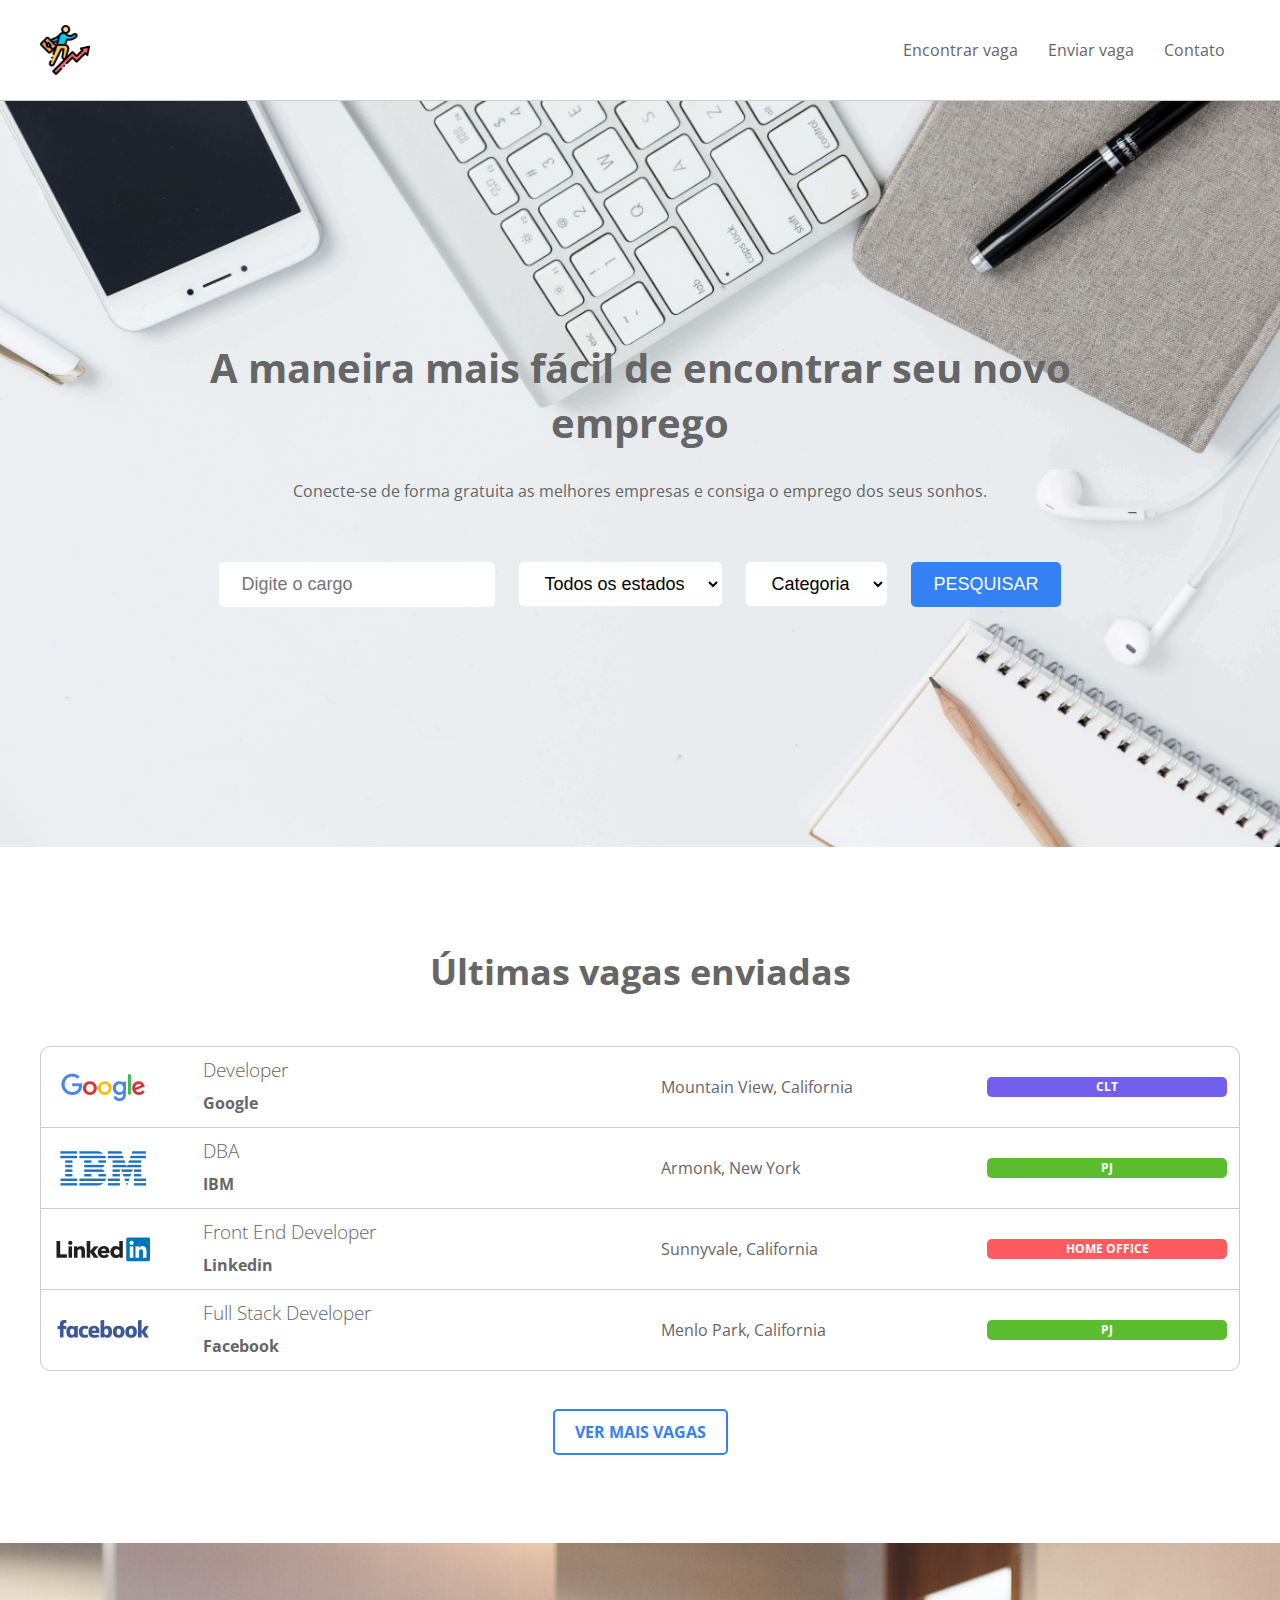
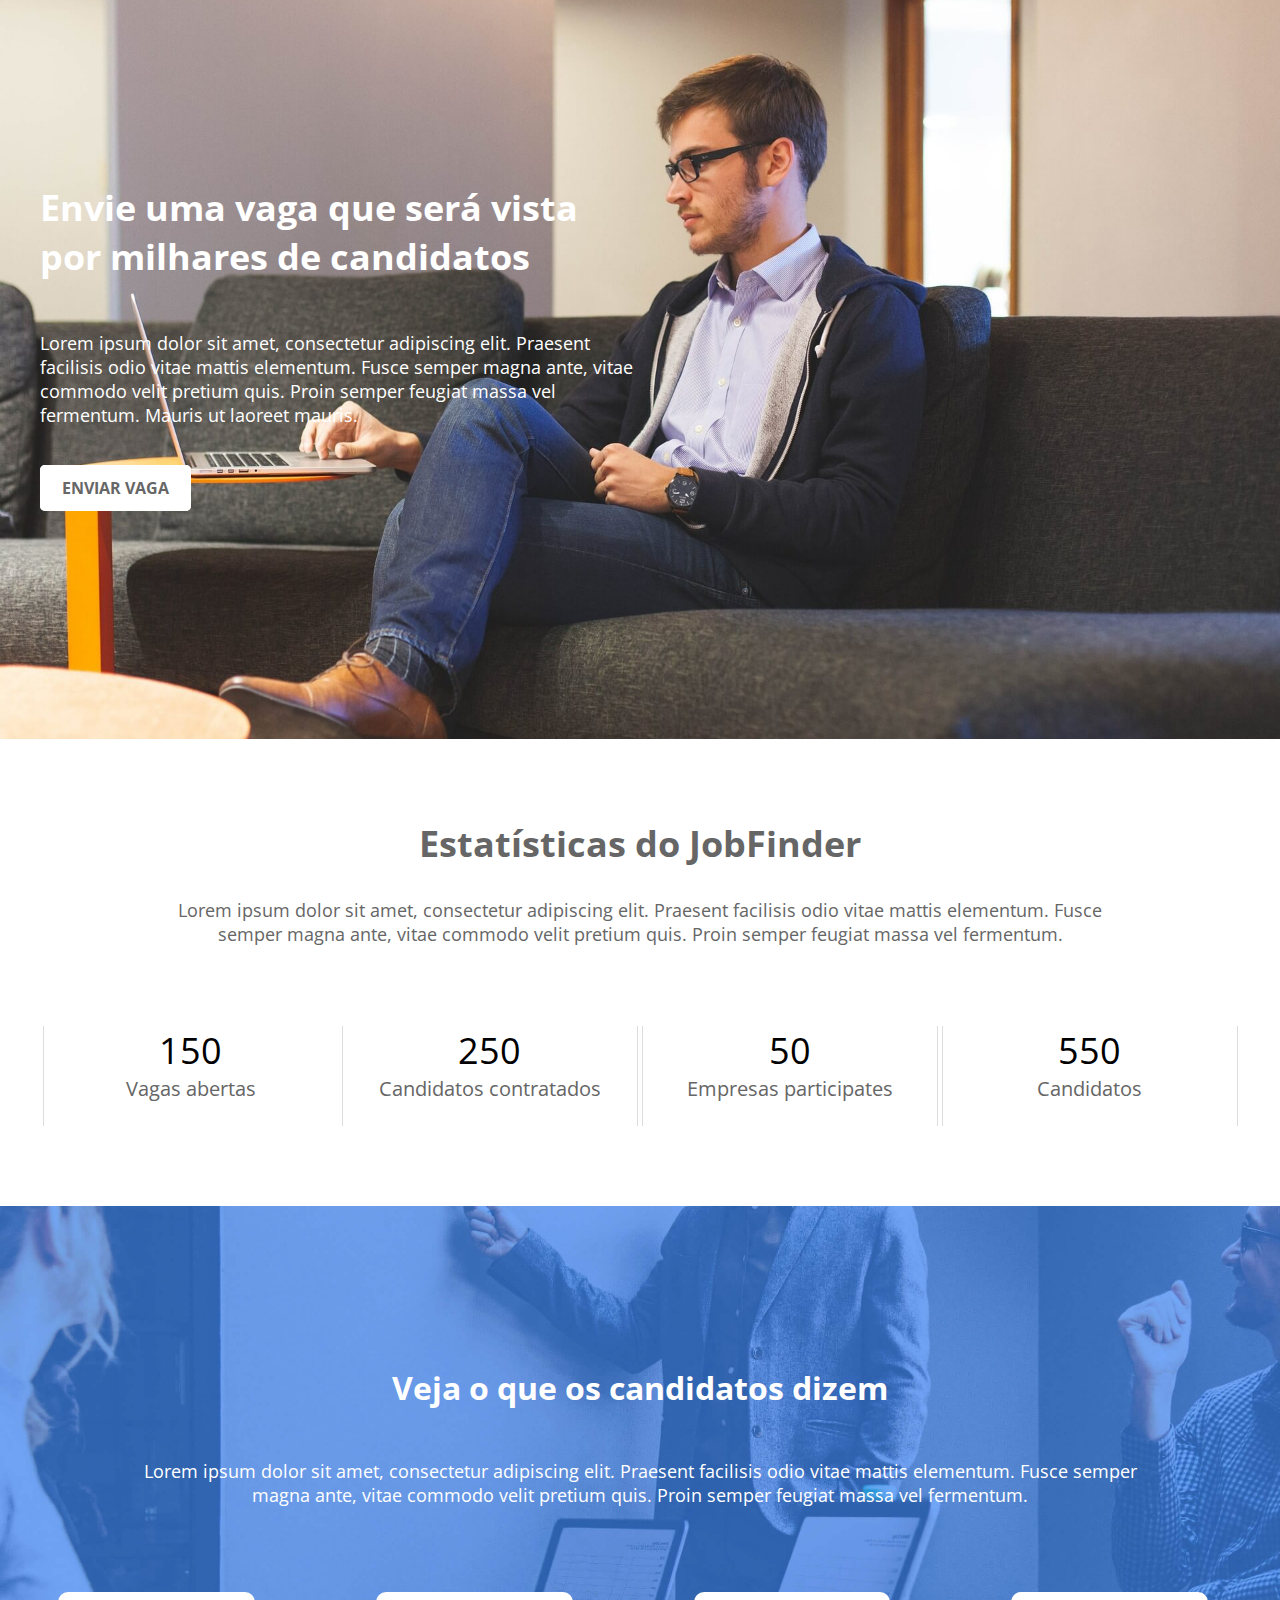
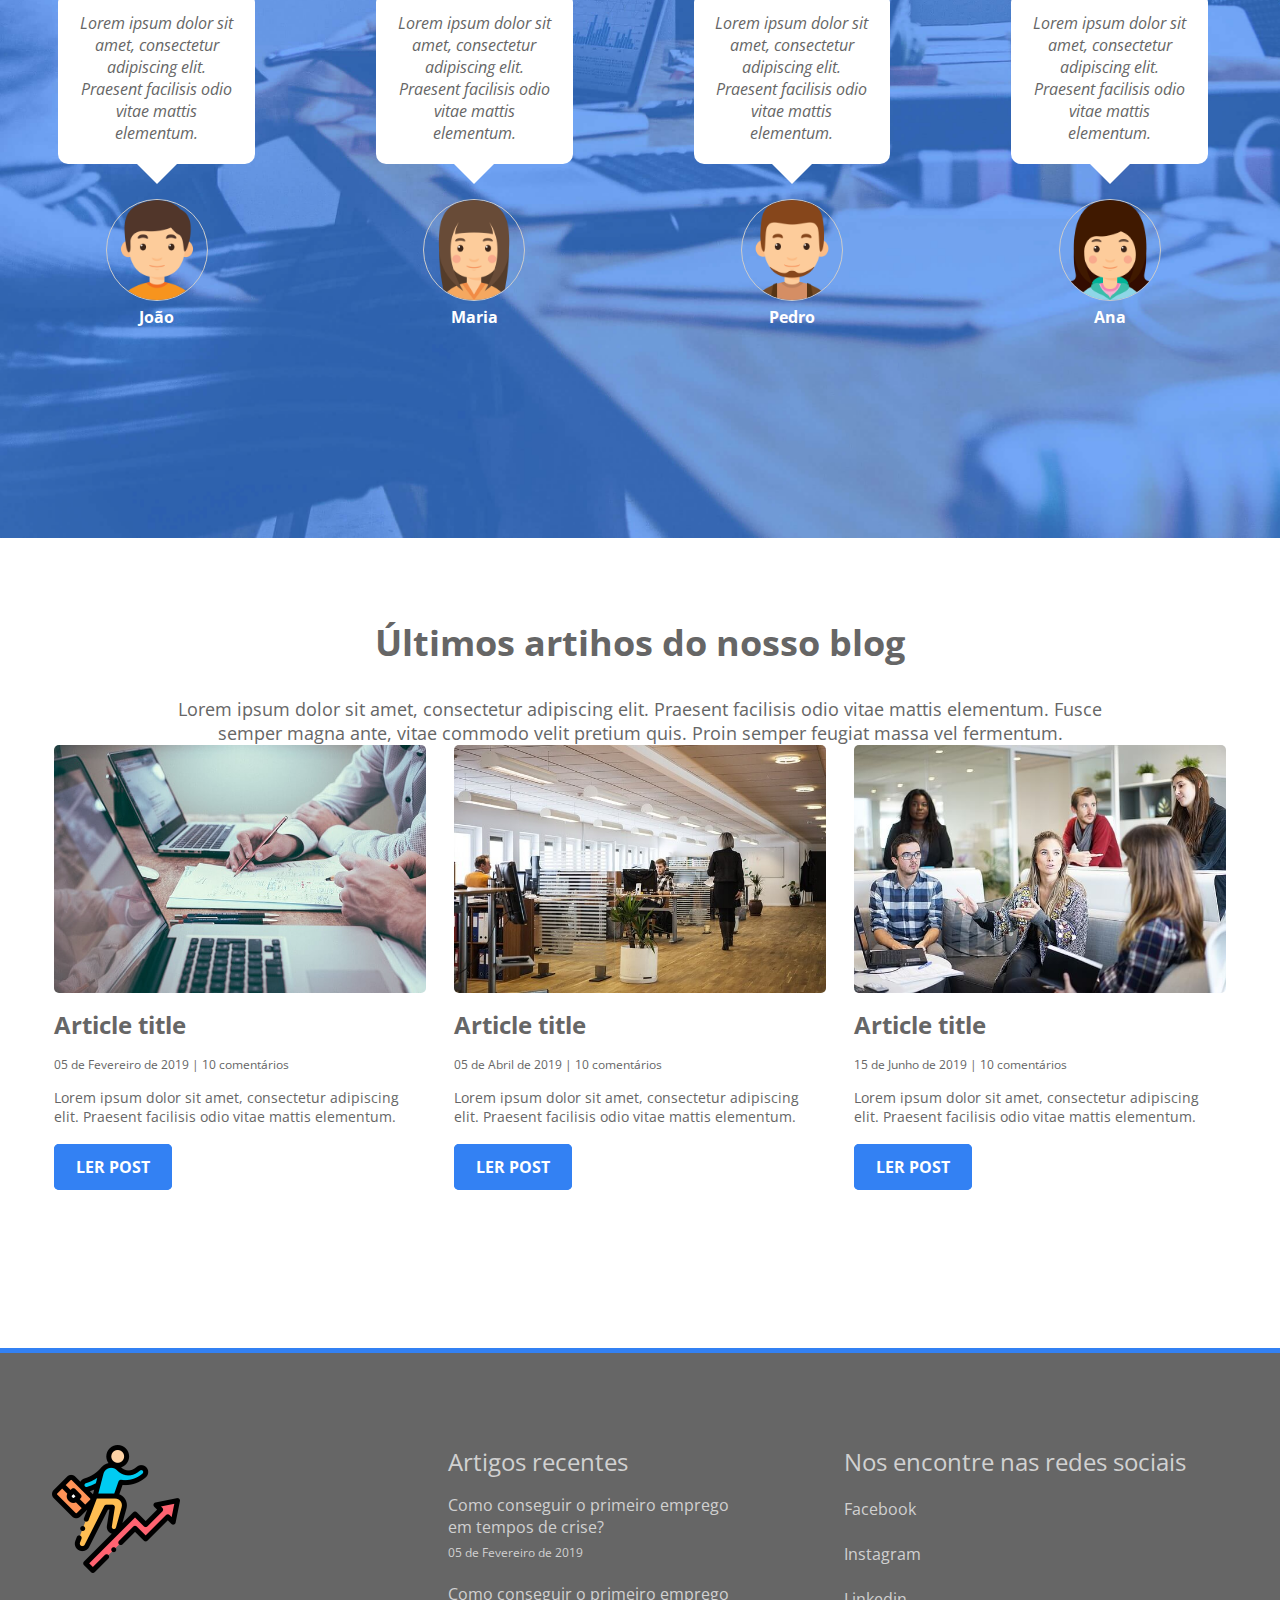
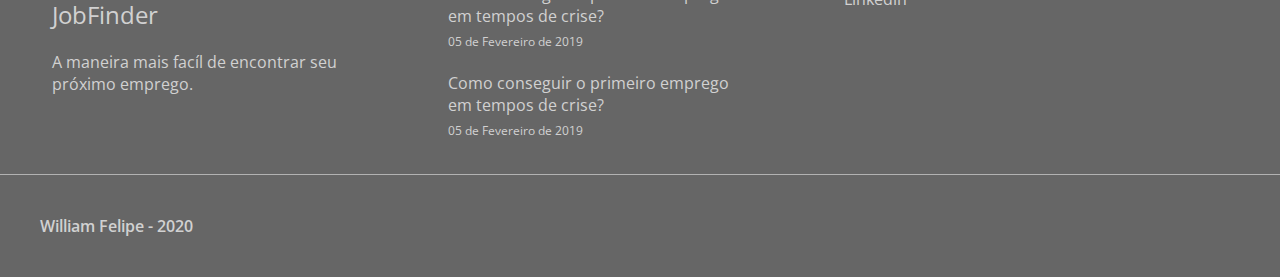
==== index.html @ d10e53b2 "aqui coloco uma mensagem, tipo: comitando primeiro post" ====
<!DOCTYPE html>
<html lang="pt-br">
<head>
    <meta charset="UTF-8">
    <meta name="viewport" content="width=device-width, initial-scale=1.0">
    <link rel="stylesheet" type="text/css" href="css\styles.css">
    <link href="https://fonts.googleapis.com/css?family=Open+Sans:300,400,600,800&display=swap" rel="stylesheet">
    <link rel="stylesheet" href="https://use.fontawesome.com/releases/v5.8.2/css/all.css" integrity="sha384-oS3vJWv+0UjzBfQzYUhtDYW+Pj2yciDJxpsK1OYPAYjqT085Qq/1cq5FLXAZQ7Ay" crossorigin="anonymous">
</head>
</head>
<body>
    <div class="container">
		<header>
			<nav>
				<div class="nav-container">
					<a href="index.html">
						<img id="logo" src="img/logo.png" alt="JobFinder">
					</a>
					<i class="fas fa-bars btn-menumobile"></i>
					<ul>
						<li><a href="findjobs.html">Encontrar vaga</a></li>
						<li><a href="sendjobs.html">Enviar vaga</a></li>
						<li><a href="#">Contato</a></li>
					</ul>
				</div>
			</nav>
			<div id="main-banner">
				<div id="search-form">
					<h1>A maneira mais fácil de encontrar seu novo emprego</h1>
					<p>Conecte-se de forma gratuita as melhores empresas e consiga o emprego dos seus sonhos.</p>			
					<form>
						<input type="text" name="job" placeholder="Digite o cargo">
						<select name="region">
							<option value="">Todos os estados</option>
						</select>
						<select name="category">
							<option value="">Categoria</option>
						</select>
						<input type="submit" value="Pesquisar">
					</form>
				</div>
			</div>
		</header>
		<main id="lastjobs-container" class="wrapper">
			<h1>Últimas vagas enviadas</h1>
			<ul>
				<li>
					<a href="job.html" class="clickarea">
						<div class="company-box">
							<img src="img/googlelogo.png">
							<div class="company-info">
								<h3>Developer</h3>
								<p>Google</p>
							</div>
						</div>
						<div class="locality">
							<i class="fas fa-map-marker-alt"></i>
							<p>Mountain View, California</p>
						</div>
						<div class="job-type">
							<span class="clt">CLT</span>
						</div>
					</a>
				</li>
				<li>
					<a href="#" class="clickarea">
						<div class="company-box">
							<img src="img/ibmlogo.png">
							<div class="company-info">
								<h3>DBA</h3>
								<p>IBM</p>
							</div>
						</div>
						<div class="locality">
							<i class="fas fa-map-marker-alt"></i>
							<p>Armonk, New York</p>
						</div>
						<div class="job-type">
							<span class="pj">PJ</span>
						</div>
					</a>
				</li>
				<li>
					<a href="#" class="clickarea">
						<div class="company-box">
							<img src="img/linkedinlogo.png">
							<div class="company-info">
								<h3>Front End Developer</h3>
								<p>Linkedin</p>
							</div>
						</div>
						<div class="locality">
							<i class="fas fa-map-marker-alt"></i>
							<p>Sunnyvale, California</p>
						</div>
						<div class="job-type">
							<span class="homeoffice">Home Office</span>
						</div>
					</a>
				</li>
				<li>
					<a href="#" class="clickarea">
						<div class="company-box">
							<img src="img/facebooklogo.png">
							<div class="company-info">
								<h3>Full Stack Developer</h3>
								<p>Facebook</p>
							</div>
						</div>
						<div class="locality">
							<i class="fas fa-map-marker-alt"></i>
							<p>Menlo Park, California</p>
						</div>
						<div class="job-type">
							<span class="pj">PJ</span>
						</div>
					</a>
				</li>
			</ul>
			<div class="btnjobs-container">
				<a href="#" class="btn-jobs">Ver mais vagas</a>
			</div>
        </main>
        <section id="sendjobs-container">
            <div id="sendjobs-inner" class="wrapper">
                <h2>Envie uma vaga que será vista por milhares de candidatos</h2>
                <p>Lorem ipsum dolor sit amet, consectetur adipiscing elit. 
                    Praesent facilisis odio vitae mattis elementum. 
                    Fusce semper magna ante, vitae commodo velit pretium quis. 
                    Proin semper feugiat massa vel fermentum. Mauris ut laoreet mauris.
                    
                </p>
                <a href="#" class="light-btn">Enviar vaga</a>
            </div>
		</section>
		<section id="status-container" class="wrapper">
			<h2 class="title-center">Estatísticas do JobFinder</h2>
			<p class="p-center">
				Lorem ipsum dolor sit amet, consectetur adipiscing elit. 
                    Praesent facilisis odio vitae mattis elementum. 
                    Fusce semper magna ante, vitae commodo velit pretium quis. 
                    Proin semper feugiat massa vel fermentum. 
			</p>
			<div class="status-box">
				<span class="status-qtd">150</span>
				<p class="status-text">Vagas abertas</p>
			</div>

			<div class="status-box">
				<span class="status-qtd">250</span>
				<p class="status-text">Candidatos contratados</p>
			</div>
			<div class="status-box">
				<span class="status-qtd">50</span>
				<p class="status-text">Empresas participates</p>
			</div>
			<div class="status-box">
				<span class="status-qtd">550</span>
				<p class="status-text">Candidatos</p>
			</div>
		</div>
		</section>
		<section id="testmony-container">
			<div class="wrapper"></div>
			<h2>Veja o que os candidatos dizem</h2>
			<p class="p-center">
				Lorem ipsum dolor sit amet, consectetur adipiscing elit. 
                    Praesent facilisis odio vitae mattis elementum. 
                    Fusce semper magna ante, vitae commodo velit pretium quis. 
                    Proin semper feugiat massa vel fermentum. 
			</p>
			<div class="testmony-box">
				<p class="testmony-msg">
					Lorem ipsum dolor sit amet, consectetur adipiscing elit. 
                    Praesent facilisis odio vitae mattis elementum.
				</p>
				<img src="img/avatar1.png" alt="">
				<p class="testmony-name">João</p>
			</div>

			<div class="testmony-box">
				<p class="testmony-msg">
					Lorem ipsum dolor sit amet, consectetur adipiscing elit. 
                    Praesent facilisis odio vitae mattis elementum.
				</p>
				<img src="img/avatar2.png" alt="">
				<p class="testmony-name">Maria</p>
			</div>

			<div class="testmony-box">
				<p class="testmony-msg">
					Lorem ipsum dolor sit amet, consectetur adipiscing elit. 
                    Praesent facilisis odio vitae mattis elementum.
				</p>
				<img src="img/avatar3.png" alt="">
				<p class="testmony-name">Pedro</p>
			</div>

			<div class="testmony-box">
				<p class="testmony-msg">
					Lorem ipsum dolor sit amet, consectetur adipiscing elit. 
                    Praesent facilisis odio vitae mattis elementum.
				</p>
				<img src="img/avatar4.png" alt="">
				<p class="testmony-name">Ana</p>
			</div>
		</section>
		<section id="blog-container" class="wrapper">
			<h2 class="title-center">Últimos artihos do nosso blog</h2>
			<p class="p-center">
				Lorem ipsum dolor sit amet, consectetur adipiscing elit. 
                    Praesent facilisis odio vitae mattis elementum. 
                    Fusce semper magna ante, vitae commodo velit pretium quis. 
                    Proin semper feugiat massa vel fermentum. 
			</p>

			<div class="article-box">
				<img src="img/blog1.jpg">
				<h4><a href="#">Article title</a></h4>
				<p class="article-date">05 de Fevereiro de 2019 | 10 comentários</p>
				<p class="article-resume">
					Lorem ipsum dolor sit amet, consectetur adipiscing elit. 
					Praesent facilisis odio vitae mattis elementum. 
				</p>
				<a href="#" class="article-btn light-btn">Ler post</a>
			</div>

			<div class="article-box">
				<img src="img/blog2.jpg">
				<h4><a href="#">Article title</a></h4>
				<p class="article-date">05 de Abril de 2019 | 10 comentários</p>
				<p class="article-resume">
					Lorem ipsum dolor sit amet, consectetur adipiscing elit. 
					Praesent facilisis odio vitae mattis elementum. 
				</p>
				<a href="#" class="article-btn light-btn">Ler post</a>
			</div>


			<div class="article-box">
				<img src="img/blog3.jpg">
				<h4><a href="#">Article title</a></h4>
				<p class="article-date">15 de Junho de 2019 | 10 comentários</p>
				<p class="article-resume">
					Lorem ipsum dolor sit amet, consectetur adipiscing elit. 
					Praesent facilisis odio vitae mattis elementum. 
				</p>
				<a href="#" class="article-btn light-btn">Ler post</a>
			</div>

		</section>
		<footer>
			<div class="wrapper">
				<div class="footer-box">
					<div class="company-footer">
						<img src="img/logo.png">
						<h2>JobFinder</h2>
						<p>A maneira mais facíl de encontrar seu próximo emprego.</p>
					</div>
				</div>
				<div class="footer-box">
					<div class="articles-footer">
						<h2>Artigos recentes</h2>
						<ul class="footer-list footer-article-list">
							<li>
								<a href="#">Como conseguir o primeiro emprego<br> em 
									tempos de crise?</a>
								<span class="article-date">05 de Fevereiro de 2019</span>
							</li>
							<li>
								<a href="#">Como conseguir o primeiro emprego<br> em 
									tempos de crise?</a>
								<span class="article-date">05 de Fevereiro de 2019</span>
							</li>
							<li>
								<a href="#">Como conseguir o primeiro emprego<br> em 
									tempos de crise?</a>
								<span class="article-date">05 de Fevereiro de 2019</span>
							</li>
						</ul>
					</div>
				</div>
				<div class="footer-box">
					<h2>Nos encontre nas redes sociais</h2>
					<ul class="footer-list">
						<li>
							<a href="#">
								<i class="fab fa-facebook-square"></i>
								<span>Facebook</span>
							</a>
						</li>

						<li>
							<a href="#">
								<i class="fab fa-instagram"></i>
								<span>Instagram</span>
							</a>
						</li>

						<li>
							<a href="#">
								<i class="fab fa-linkedin"></i>
								<span>Linkedin</span>
							</a>
						</li>
					</ul>
				</div>
			</div>
			<div class="footer-bottom">
				<div class="wrapper">
					<p>William Felipe - 2020</p>
				</div>
			</div>
		</footer>
    </div>
</body>
</html>
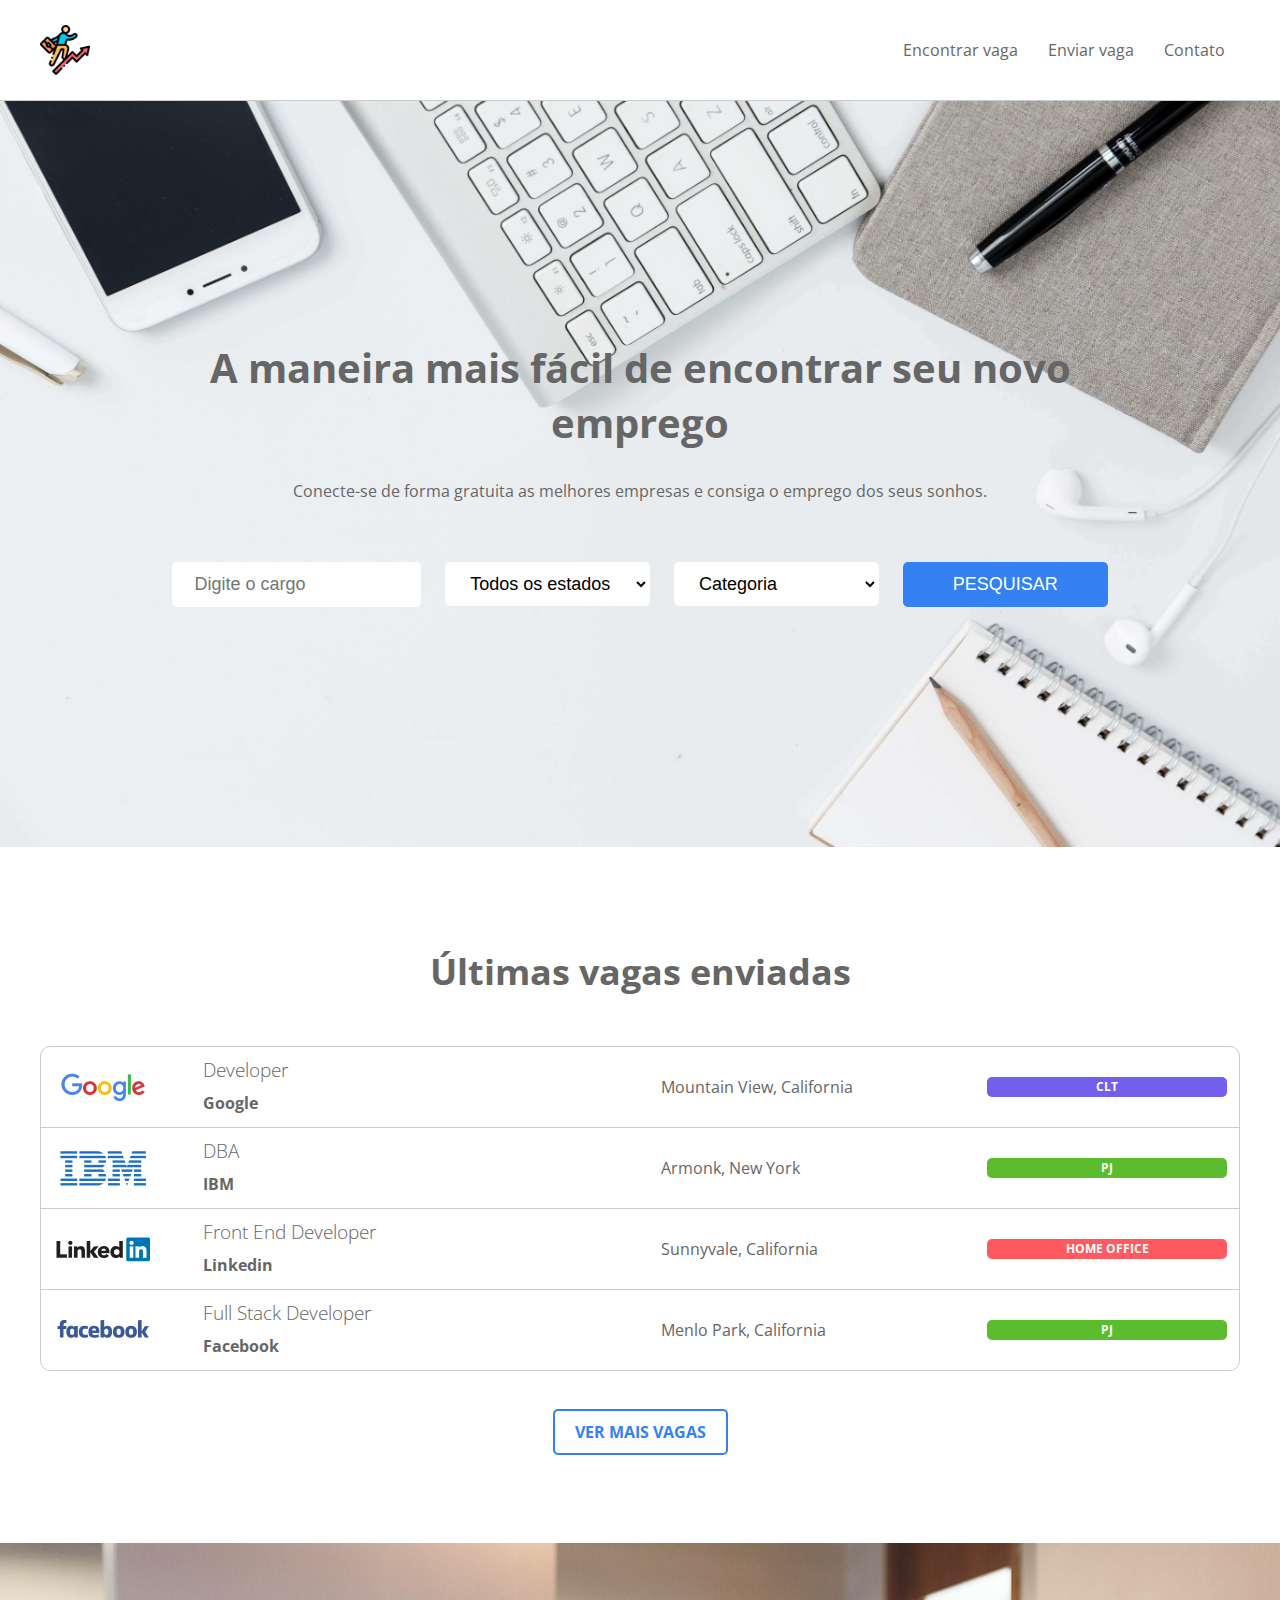
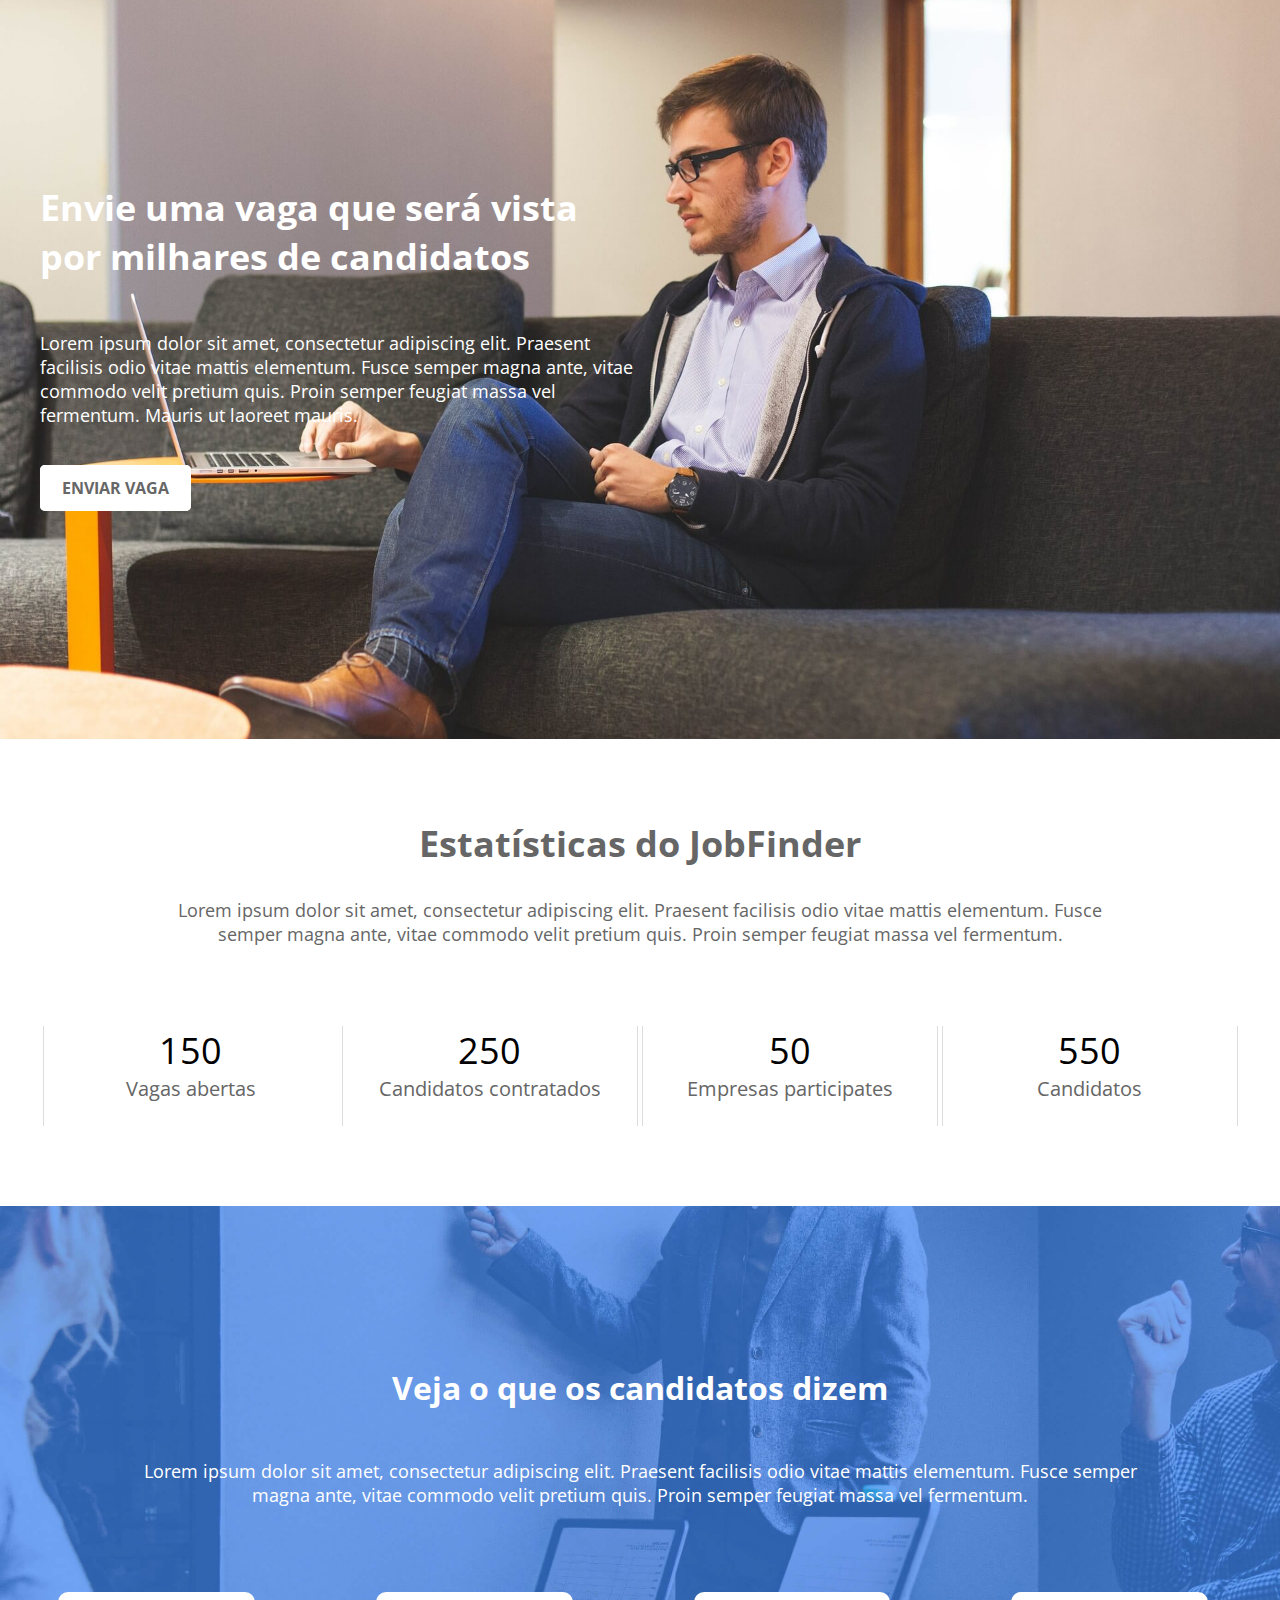
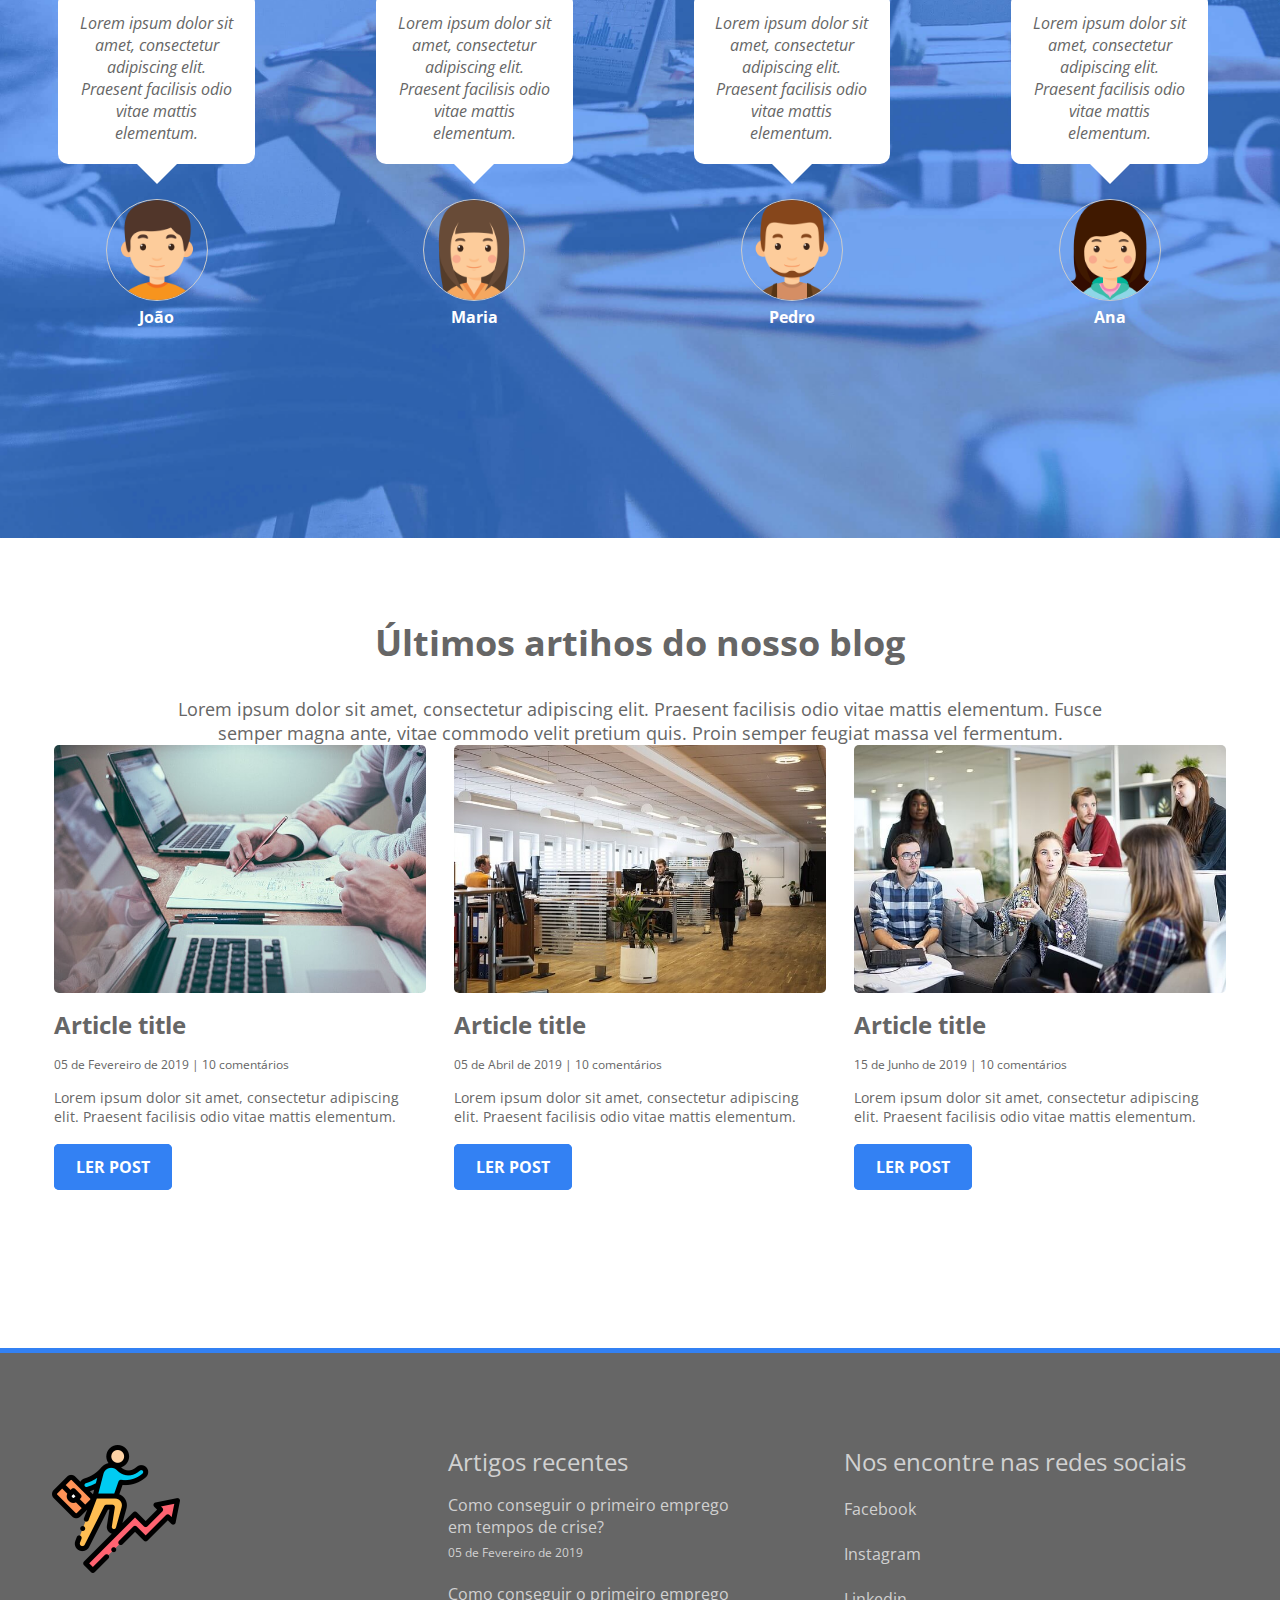
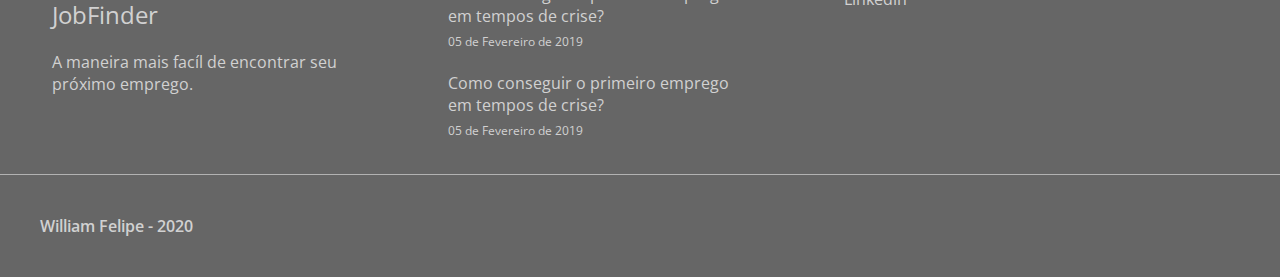
==== commit 4e2883d7: "Pagina para procurar emprego" ====
--- a/index.html
+++ b/index.html
@@ -15,8 +15,8 @@
 				<div class="nav-container">
 					<a href="index.html">
 						<img id="logo" src="img/logo.png" alt="JobFinder">
-					</a>
-					<i class="fas fa-bars btn-menumobile"></i>
+						<i class="fas fa-bars btn-menumobile"></i>
+					</a>
 					<ul>
 						<li><a href="findjobs.html">Encontrar vaga</a></li>
 						<li><a href="sendjobs.html">Enviar vaga</a></li>
@@ -314,4 +314,6 @@
 		</footer>
     </div>
 </body>
+<script src="https://code.jquery.com/jquery-3.5.1.js" integrity="sha256-QWo7LDvxbWT2tbbQ97B53yJnYU3WhH/C8ycbRAkjPDc=" crossorigin="anonymous"></script>
+<script src="js/scripts.js"></script>
 </html>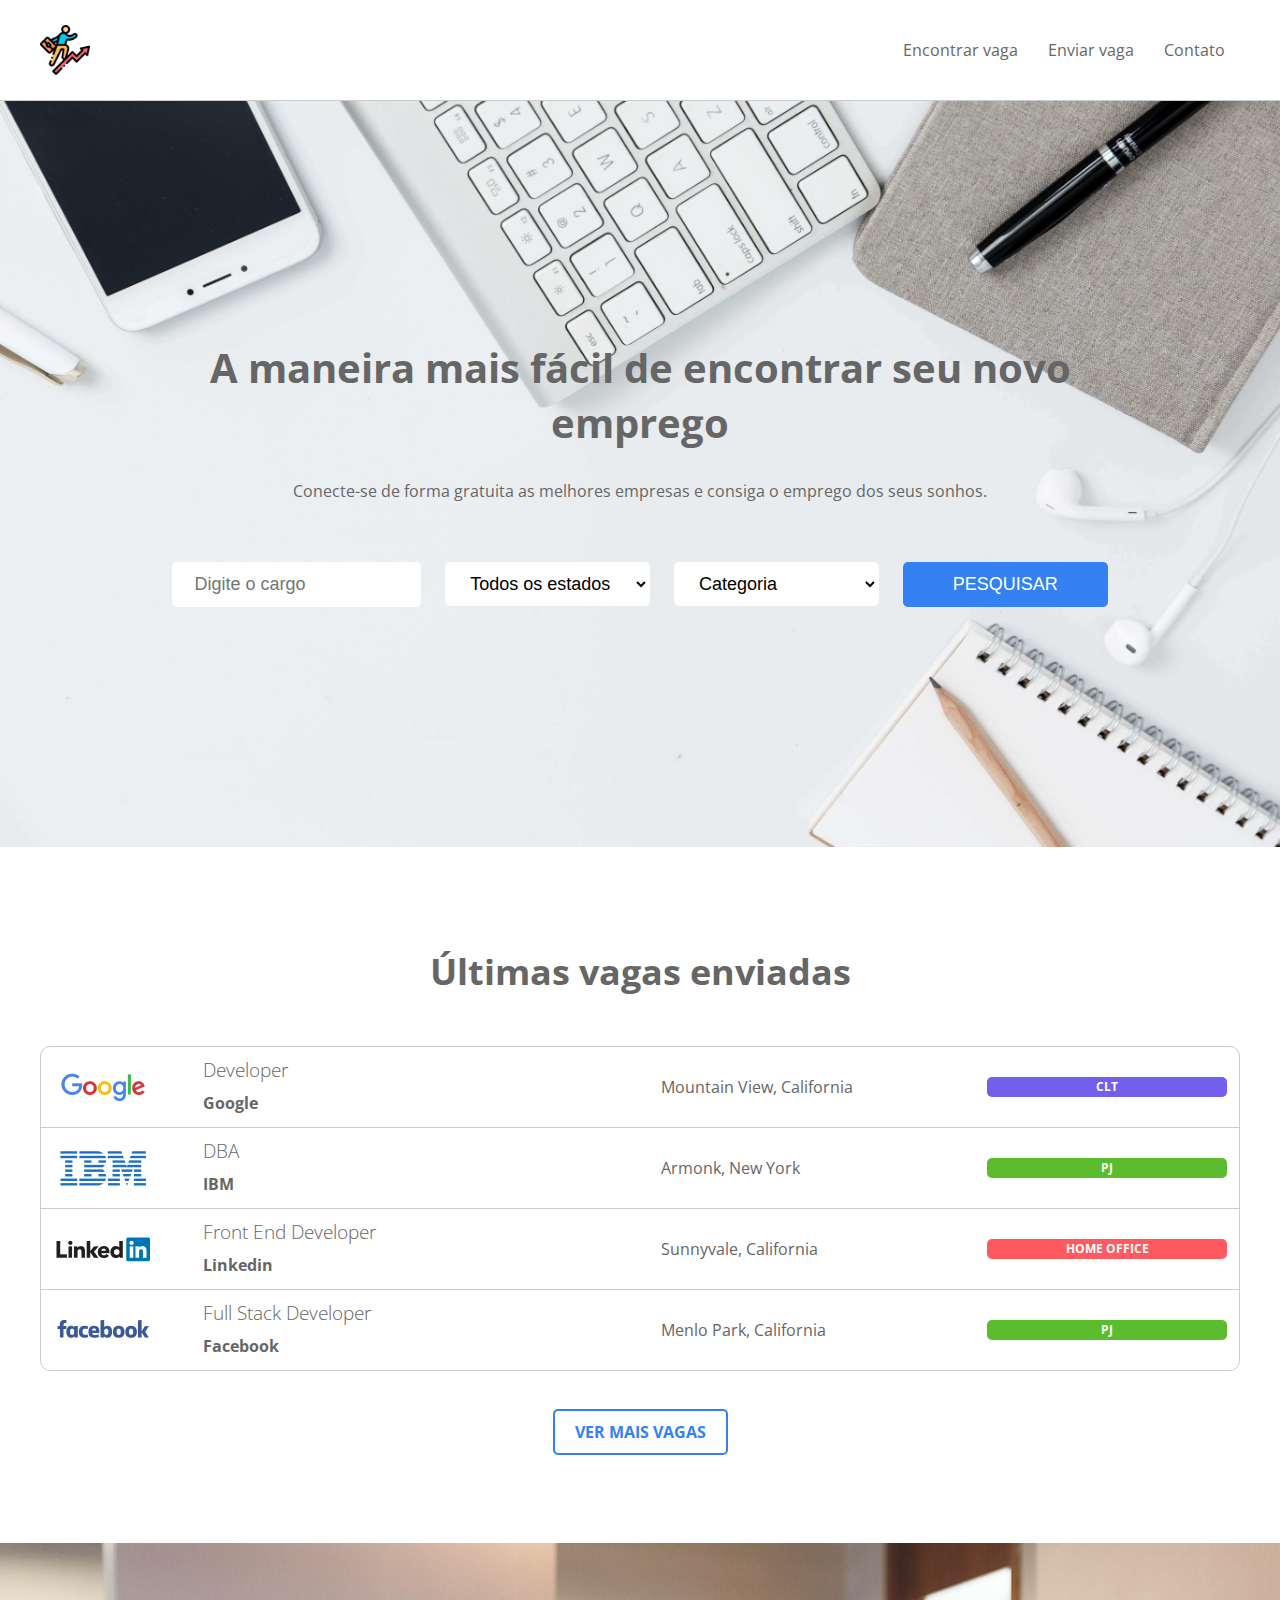
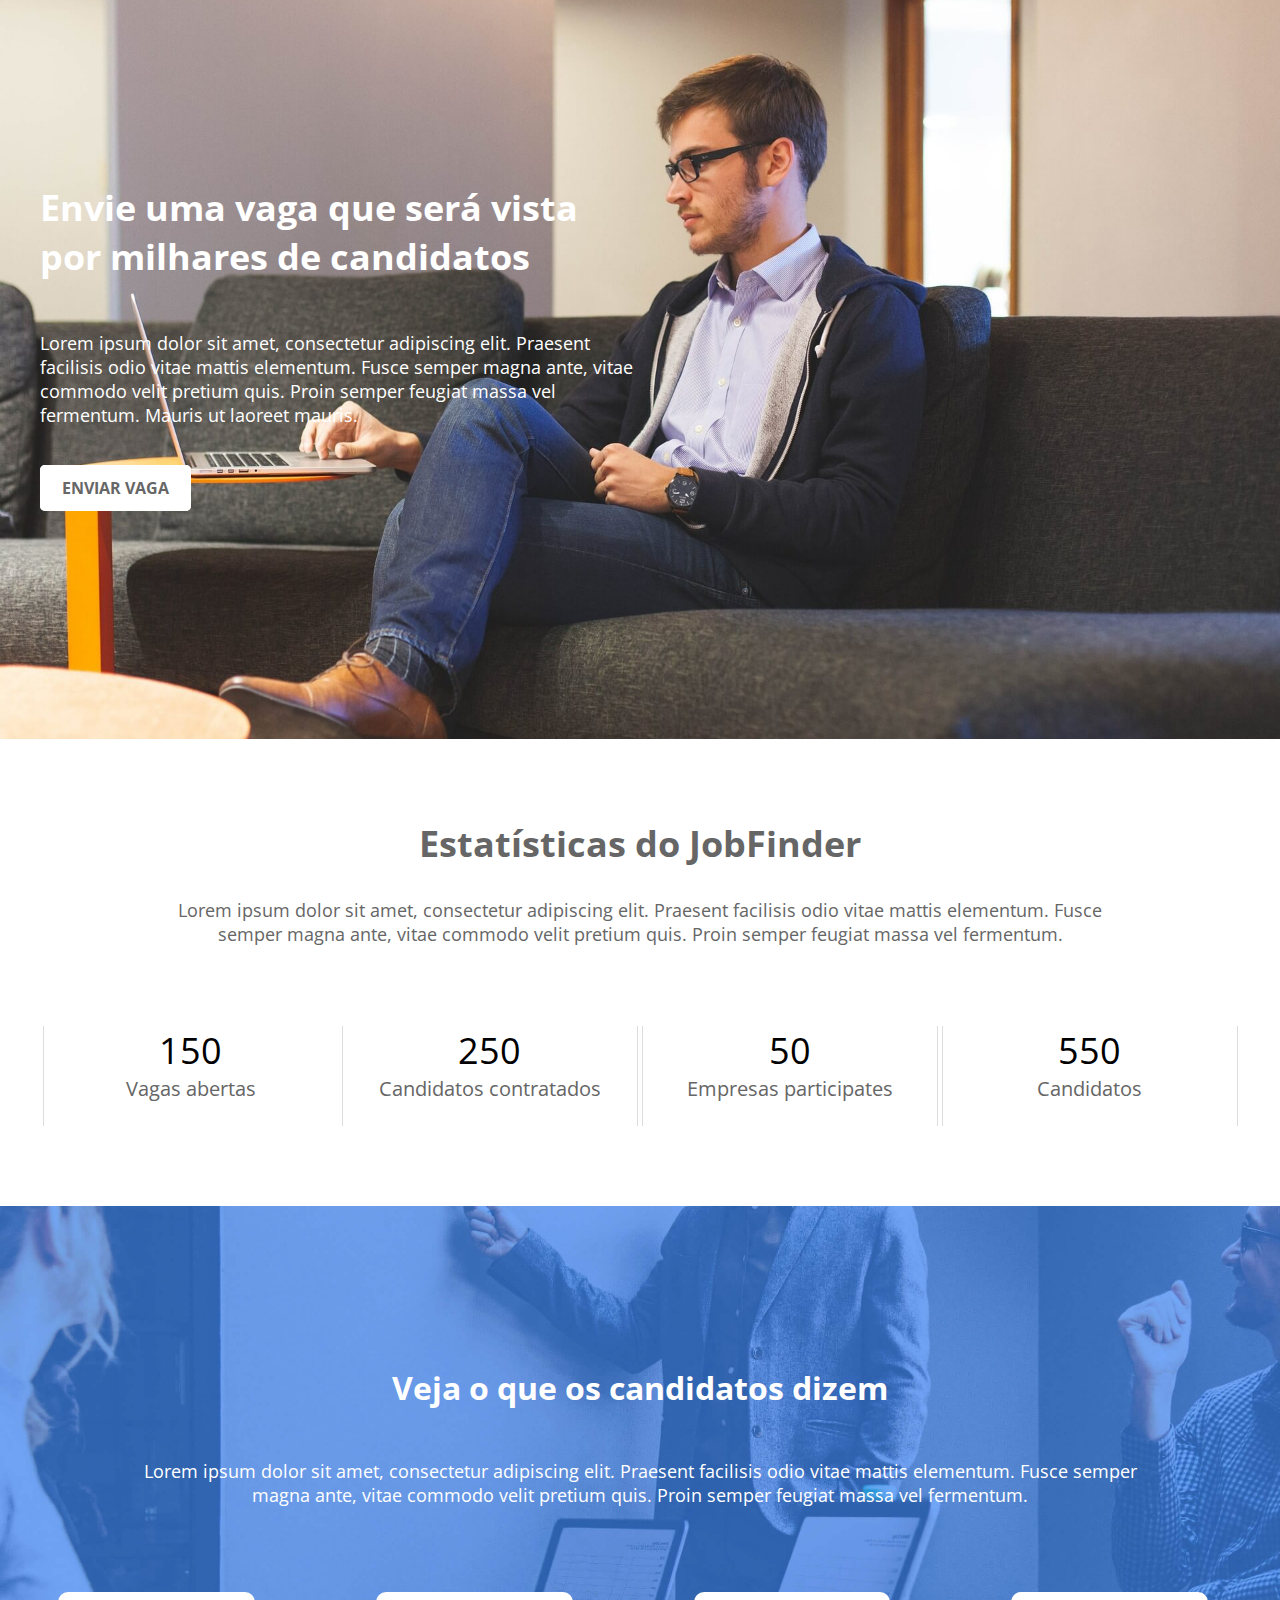
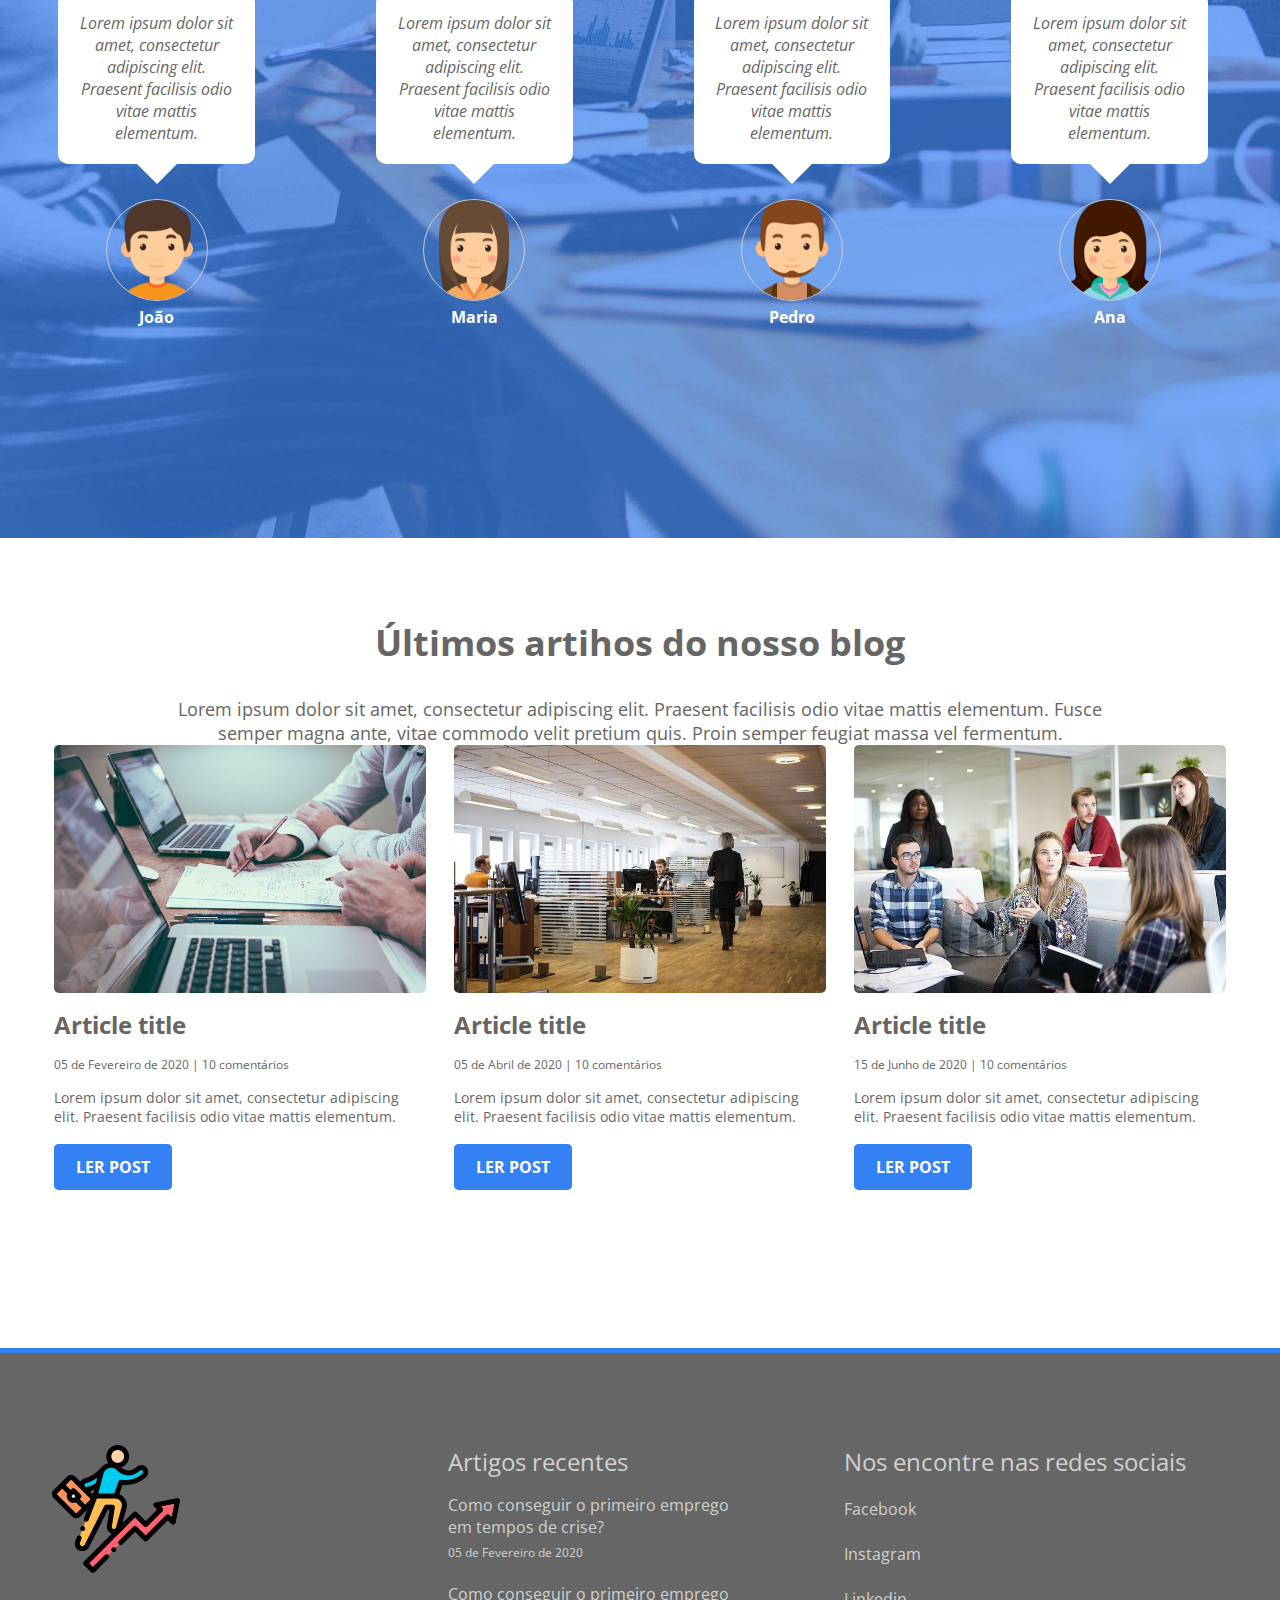
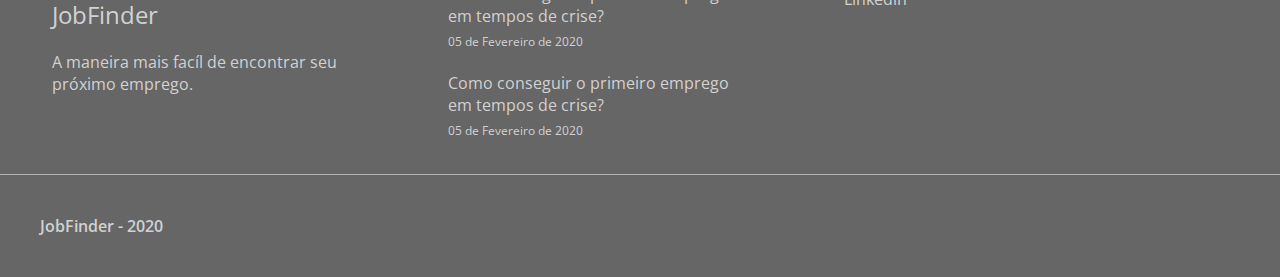
==== commit 04decc6f: "finalizando a sendjobs" ====
--- a/index.html
+++ b/index.html
@@ -217,7 +217,7 @@
 			<div class="article-box">
 				<img src="img/blog1.jpg">
 				<h4><a href="#">Article title</a></h4>
-				<p class="article-date">05 de Fevereiro de 2019 | 10 comentários</p>
+				<p class="article-date">05 de Fevereiro de 2020 | 10 comentários</p>
 				<p class="article-resume">
 					Lorem ipsum dolor sit amet, consectetur adipiscing elit. 
 					Praesent facilisis odio vitae mattis elementum. 
@@ -228,7 +228,7 @@
 			<div class="article-box">
 				<img src="img/blog2.jpg">
 				<h4><a href="#">Article title</a></h4>
-				<p class="article-date">05 de Abril de 2019 | 10 comentários</p>
+				<p class="article-date">05 de Abril de 2020 | 10 comentários</p>
 				<p class="article-resume">
 					Lorem ipsum dolor sit amet, consectetur adipiscing elit. 
 					Praesent facilisis odio vitae mattis elementum. 
@@ -240,7 +240,7 @@
 			<div class="article-box">
 				<img src="img/blog3.jpg">
 				<h4><a href="#">Article title</a></h4>
-				<p class="article-date">15 de Junho de 2019 | 10 comentários</p>
+				<p class="article-date">15 de Junho de 2020 | 10 comentários</p>
 				<p class="article-resume">
 					Lorem ipsum dolor sit amet, consectetur adipiscing elit. 
 					Praesent facilisis odio vitae mattis elementum. 
@@ -265,17 +265,17 @@
 							<li>
 								<a href="#">Como conseguir o primeiro emprego<br> em 
 									tempos de crise?</a>
-								<span class="article-date">05 de Fevereiro de 2019</span>
+								<span class="article-date">05 de Fevereiro de 2020</span>
 							</li>
 							<li>
 								<a href="#">Como conseguir o primeiro emprego<br> em 
 									tempos de crise?</a>
-								<span class="article-date">05 de Fevereiro de 2019</span>
+								<span class="article-date">05 de Fevereiro de 2020</span>
 							</li>
 							<li>
 								<a href="#">Como conseguir o primeiro emprego<br> em 
 									tempos de crise?</a>
-								<span class="article-date">05 de Fevereiro de 2019</span>
+								<span class="article-date">05 de Fevereiro de 2020</span>
 							</li>
 						</ul>
 					</div>
@@ -308,7 +308,7 @@
 			</div>
 			<div class="footer-bottom">
 				<div class="wrapper">
-					<p>William Felipe - 2020</p>
+					<p>JobFinder - 2020</p>
 				</div>
 			</div>
 		</footer>
